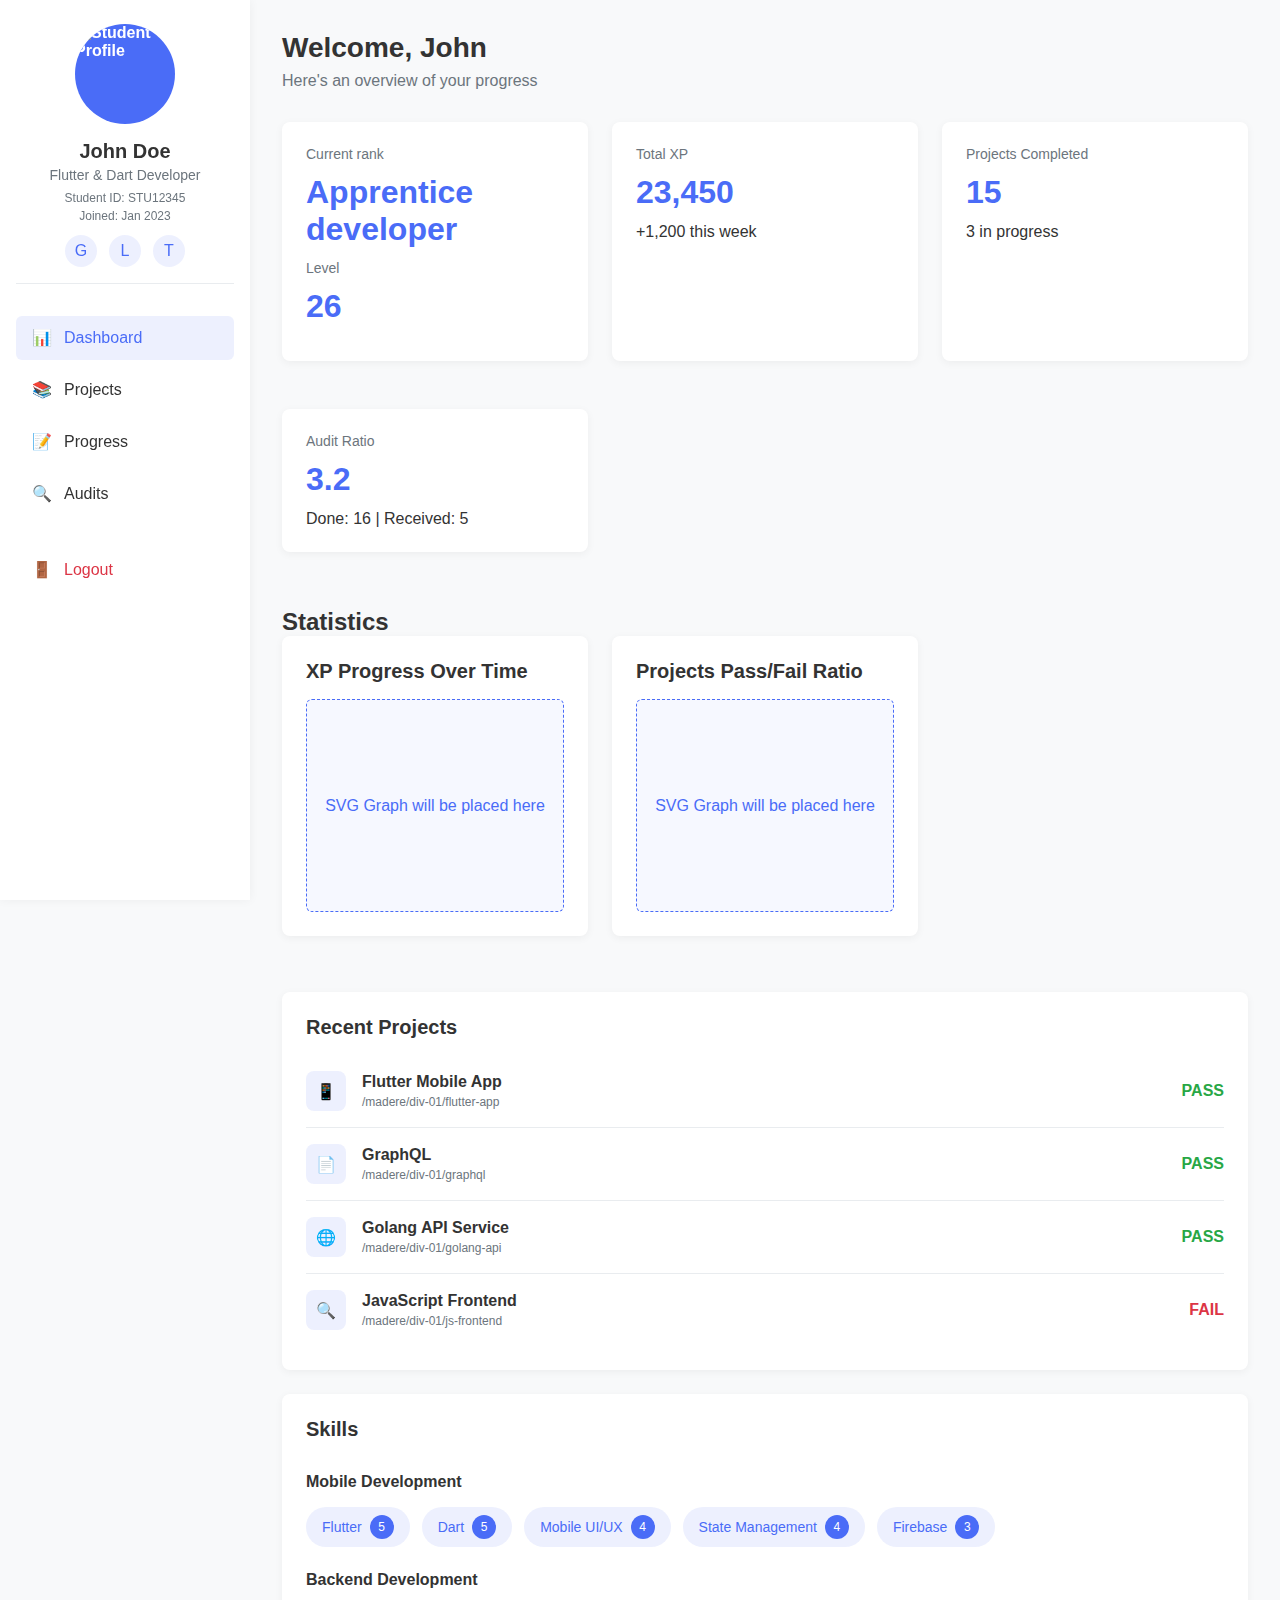
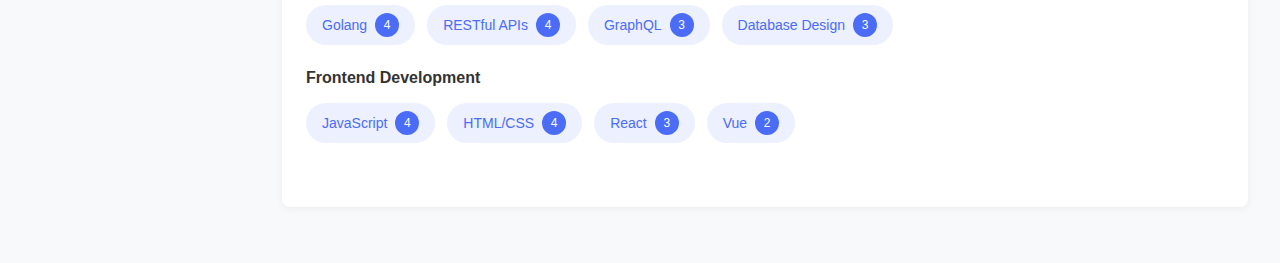
==== assets/templates/home.html @ 78ffef44 "structure and server" ====
<!DOCTYPE html>
<html lang="en">
<head>
  <meta charset="UTF-8">
  <meta name="viewport" content="width=device-width, initial-scale=1.0">
  <title>GraphQL Profile Dashboard</title>
  <style>
    * {
      margin: 0;
      padding: 0;
      box-sizing: border-box;
      font-family: 'Segoe UI', Tahoma, Geneva, Verdana, sans-serif;
    }

    :root {
      --primary-color: #4a6cf7;
      --secondary-color: #6c757d;
      --success-color: #28a745;
      --danger-color: #dc3545;
      --bg-color: #f8f9fa;
      --card-bg: #ffffff;
      --text-primary: #333333;
      --text-secondary: #6c757d;
      --border-color: #e9ecef;
    }

    body {
      background-color: var(--bg-color);
      color: var(--text-primary);
      min-height: 100vh;
    }

    .app-container {
      display: flex;
      min-height: 100vh;
    }

    /* Sidebar styles */
    .sidebar {
      width: 250px;
      background-color: var(--card-bg);
      box-shadow: 0 0 10px rgba(0, 0, 0, 0.05);
      padding: 1.5rem 1rem;
      position: fixed;
      height: 100vh;
      overflow-y: auto;
    }

    .sidebar-header {
      display: flex;
      flex-direction: column;
      align-items: center;
      margin-bottom: 2rem;
      padding-bottom: 1rem;
      border-bottom: 1px solid var(--border-color);
    }

    .profile-pic {
      width: 100px;
      height: 100px;
      border-radius: 50%;
      background-color: var(--primary-color);
      display: flex;
      align-items: center;
      justify-content: center;
      color: white;
      font-weight: bold;
      margin-bottom: 1rem;
      overflow: hidden;
    }

    .profile-pic img {
      width: 100%;
      height: 100%;
      object-fit: cover;
    }

    .user-info {
      text-align: center;
    }

    .user-name {
      font-weight: 600;
      color: var(--text-primary);
      font-size: 1.25rem;
      margin-bottom: 0.25rem;
    }

    .user-role {
      font-size: 0.875rem;
      color: var(--text-secondary);
      margin-bottom: 0.5rem;
    }

    .user-details {
      font-size: 0.75rem;
      color: var(--text-secondary);
      margin-bottom: 0.25rem;
    }

    .user-socials {
      display: flex;
      justify-content: center;
      gap: 0.75rem;
      margin-top: 0.75rem;
    }

    .social-icon {
      width: 32px;
      height: 32px;
      border-radius: 50%;
      background-color: rgba(74, 108, 247, 0.1);
      display: flex;
      align-items: center;
      justify-content: center;
      color: var(--primary-color);
      text-decoration: none;
      transition: all 0.3s ease;
    }

    .social-icon:hover {
      background-color: var(--primary-color);
      color: white;
    }

    .nav-links {
      list-style: none;
      margin-top: 1.5rem;
    }

    .nav-item {
      margin-bottom: 0.5rem;
    }

    .nav-link {
      display: flex;
      align-items: center;
      padding: 0.75rem 1rem;
      border-radius: 6px;
      color: var(--text-primary);
      text-decoration: none;
      transition: all 0.3s ease;
    }

    .nav-link:hover, .nav-link.active {
      background-color: rgba(74, 108, 247, 0.1);
      color: var(--primary-color);
    }

    .nav-link-icon {
      margin-right: 0.75rem;
      width: 20px;
      height: 20px;
    }

    .logout-btn {
      margin-top: 2rem;
      display: flex;
      align-items: center;
      padding: 0.75rem 1rem;
      border-radius: 6px;
      color: var(--danger-color);
      text-decoration: none;
      transition: all 0.3s ease;
      cursor: pointer;
    }

    .logout-btn:hover {
      background-color: rgba(220, 53, 69, 0.1);
    }

    /* Main content styles */
    .main-content {
      flex: 1;
      margin-left: 250px;
      padding: 2rem;
    }

    .dashboard-header {
      display: flex;
      justify-content: space-between;
      align-items: center;
      margin-bottom: 2rem;
    }

    .greeting h1 {
      font-size: 1.75rem;
      margin-bottom: 0.5rem;
    }

    .greeting p {
      color: var(--text-secondary);
    }

    /* Personal info card */
    .personal-info-card {
      display: flex;
      background-color: var(--card-bg);
      border-radius: 8px;
      box-shadow: 0 2px 8px rgba(0, 0, 0, 0.05);
      padding: 1.5rem;
      margin-bottom: 2rem;
    }
    
    .info-section {
      flex: 1;
      padding: 0 1rem;
    }
    
    .info-title {
      font-size: 0.875rem;
      font-weight: 600;
      color: var(--text-secondary);
      margin-bottom: 0.5rem;
    }
    
    .info-content {
      margin-bottom: 1.5rem;
    }
    
    .info-label {
      font-size: 0.75rem;
      color: var(--text-secondary);
      margin-bottom: 0.25rem;
    }
    
    .info-value {
      font-size: 0.875rem;
      color: var(--text-primary);
      margin-bottom: 0.75rem;
    }

    /* Card styles */
    .card {
      background-color: var(--card-bg);
      border-radius: 8px;
      box-shadow: 0 2px 8px rgba(0, 0, 0, 0.05);
      padding: 1.5rem;
      margin-bottom: 1.5rem;
    }

    .card-header {
      display: flex;
      justify-content: space-between;
      align-items: center;
      margin-bottom: 1rem;
    }

    .card-title {
      font-size: 1.25rem;
      font-weight: 600;
      color: var(--text-primary);
    }

    /* Grid layouts */
    .grid-container {
      display: grid;
      grid-template-columns: repeat(auto-fill, minmax(300px, 1fr));
      gap: 1.5rem;
      margin-bottom: 2rem;
    }

    /* Stats card */
    .stat-card {
      display: flex;
      flex-direction: column;
    }

    .stat-value {
      font-size: 2rem;
      font-weight: 700;
      margin: 0.75rem 0;
      color: var(--primary-color);
    }

    .stat-label {
      color: var(--text-secondary);
      font-size: 0.875rem;
    }

    /* Graph containers */
    .graph-section {
      margin-top: 2rem;
    }

    .graph-container {
      height: 300px;
      background-color: var(--card-bg);
      border-radius: 8px;
      box-shadow: 0 2px 8px rgba(0, 0, 0, 0.05);
      padding: 1.5rem;
      margin-bottom: 1.5rem;
      display: flex;
      flex-direction: column;
    }

    .graph-placeholder {
      flex: 1;
      background-color: rgba(74, 108, 247, 0.05);
      border: 1px dashed var(--primary-color);
      border-radius: 6px;
      display: flex;
      align-items: center;
      justify-content: center;
      color: var(--primary-color);
    }

    /* Project list */
    .project-list {
      list-style: none;
    }

    .project-item {
      display: flex;
      align-items: center;
      padding: 1rem 0;
      border-bottom: 1px solid var(--border-color);
    }

    .project-item:last-child {
      border-bottom: none;
    }

    .project-icon {
      width: 40px;
      height: 40px;
      border-radius: 8px;
      background-color: rgba(74, 108, 247, 0.1);
      display: flex;
      align-items: center;
      justify-content: center;
      margin-right: 1rem;
    }

    .project-info {
      flex: 1;
    }

    .project-name {
      font-weight: 600;
      margin-bottom: 0.25rem;
    }

    .project-path {
      font-size: 0.75rem;
      color: var(--text-secondary);
    }

    .project-grade {
      font-weight: 600;
    }

    .grade-pass {
      color: var(--success-color);
    }

    .grade-fail {
      color: var(--danger-color);
    }

    /* Skills visualizer */
    .skills-container {
      padding: 1rem 0;
    }
    
    .skill-group {
      margin-bottom: 1.5rem;
    }
    
    .skill-group-title {
      font-size: 1rem;
      font-weight: 600;
      margin-bottom: 1rem;
      color: var(--text-primary);
    }
    
    .skill-items {
      display: flex;
      flex-wrap: wrap;
      gap: 0.75rem;
    }
    
    .skill-item {
      background-color: rgba(74, 108, 247, 0.1);
      color: var(--primary-color);
      padding: 0.5rem 1rem;
      border-radius: 20px;
      font-size: 0.875rem;
      display: flex;
      align-items: center;
    }
    
    .skill-level {
      background-color: var(--primary-color);
      color: white;
      font-size: 0.75rem;
      width: 24px;
      height: 24px;
      border-radius: 50%;
      display: flex;
      align-items: center;
      justify-content: center;
      margin-left: 0.5rem;
    }

    /* Responsive styles */
    @media (max-width: 768px) {
      .sidebar {
        width: 100%;
        height: auto;
        position: relative;
      }
      
      .main-content {
        margin-left: 0;
      }
      
      .app-container {
        flex-direction: column;
      }
      
      .grid-container {
        grid-template-columns: 1fr;
      }
      
      .personal-info-card {
        flex-direction: column;
      }
      
      .info-section {
        padding: 1rem 0;
      }
    }
  </style>
</head>
<body>
  <div class="app-container">
    <!-- Sidebar -->
    <aside class="sidebar">
      <div class="sidebar-header">
        <div class="profile-pic">
          <img src="/api/placeholder/100/100" alt="Student Profile">
        </div>
        <div class="user-info">
          <div class="user-name">John Doe</div>
          <div class="user-role">Flutter & Dart Developer</div>
          <div class="user-details">Student ID: STU12345</div>
          <div class="user-details">Joined: Jan 2023</div>
          <div class="user-socials">
            <a href="#" class="social-icon">G</a>
            <a href="#" class="social-icon">L</a>
            <a href="#" class="social-icon">T</a>
          </div>
        </div>
      </div>
      
      <ul class="nav-links">
        <li class="nav-item">
          <a href="#" class="nav-link active">
            <span class="nav-link-icon">📊</span>
            Dashboard
          </a>
        </li>
        <li class="nav-item">
          <a href="#" class="nav-link">
            <span class="nav-link-icon">📚</span>
            Projects
          </a>
        </li>
        <li class="nav-item">
          <a href="#" class="nav-link">
            <span class="nav-link-icon">📝</span>
            Progress
          </a>
        </li>
        <li class="nav-item">
          <a href="#" class="nav-link">
            <span class="nav-link-icon">🔍</span>
            Audits
          </a>
        </li>
      </ul>
      
      <a class="logout-btn">
        <span class="nav-link-icon">🚪</span>
        Logout
      </a>
    </aside>
    
    <!-- Main Content -->
    <main class="main-content">
      <div class="dashboard-header">
        <div class="greeting">
          <h1>Welcome, <span id="user-name">John</span></h1>
          <p>Here's an overview of your progress</p>
        </div>
      </div>
      
      <!-- Stats Overview -->
      <div class="grid-container">
        <div class="card stat-card">
            <span class="stat-label">Current rank</span>
            <div class="stat-value">Apprentice developer</div>
            <span class="stat-label">Level</span>
            <div class="stat-value">26</div>
          </div>

        <div class="card stat-card">
          <span class="stat-label">Total XP</span>
          <div class="stat-value">23,450</div>
          <span class="stat-trend">+1,200 this week</span>
        </div>
        
        <div class="card stat-card">
          <span class="stat-label">Projects Completed</span>
          <div class="stat-value">15</div>
          <span class="stat-trend">3 in progress</span>
        </div>
        
        <div class="card stat-card">
          <span class="stat-label">Audit Ratio</span>
          <div class="stat-value">3.2</div>
          <span class="stat-trend">Done: 16 | Received: 5</span>
        </div>
      </div>
      
      <!-- Graph Section -->
      <section class="graph-section">
        <h2 class="section-title">Statistics</h2>
        
        <div class="grid-container">
          <div class="graph-container">
            <div class="card-header">
              <h3 class="card-title">XP Progress Over Time</h3>
            </div>
            <div class="graph-placeholder">
              SVG Graph will be placed here
            </div>
          </div>
          
          <div class="graph-container">
            <div class="card-header">
              <h3 class="card-title">Projects Pass/Fail Ratio</h3>
            </div>
            <div class="graph-placeholder">
              SVG Graph will be placed here
            </div>
          </div>
        </div>
      </section>
      
      <!-- Recent Projects -->
      <div class="card">
        <div class="card-header">
          <h3 class="card-title">Recent Projects</h3>
        </div>
        
        <ul class="project-list">
          <li class="project-item">
            <div class="project-icon">📱</div>
            <div class="project-info">
              <div class="project-name">Flutter Mobile App</div>
              <div class="project-path">/madere/div-01/flutter-app</div>
            </div>
            <div class="project-grade grade-pass">PASS</div>
          </li>
          
          <li class="project-item">
            <div class="project-icon">📄</div>
            <div class="project-info">
              <div class="project-name">GraphQL</div>
              <div class="project-path">/madere/div-01/graphql</div>
            </div>
            <div class="project-grade grade-pass">PASS</div>
          </li>
          
          <li class="project-item">
            <div class="project-icon">🌐</div>
            <div class="project-info">
              <div class="project-name">Golang API Service</div>
              <div class="project-path">/madere/div-01/golang-api</div>
            </div>
            <div class="project-grade grade-pass">PASS</div>
          </li>
          
          <li class="project-item">
            <div class="project-icon">🔍</div>
            <div class="project-info">
              <div class="project-name">JavaScript Frontend</div>
              <div class="project-path">/madere/div-01/js-frontend</div>
            </div>
            <div class="project-grade grade-fail">FAIL</div>
          </li>
        </ul>
      </div>
      
      <!-- Skills Section -->
      <div class="card">
        <div class="card-header">
          <h3 class="card-title">Skills</h3>
        </div>
        
        <div class="skills-container">
          <div class="skill-group">
            <div class="skill-group-title">Mobile Development</div>
            <div class="skill-items">
              <div class="skill-item">Flutter <span class="skill-level">5</span></div>
              <div class="skill-item">Dart <span class="skill-level">5</span></div>
              <div class="skill-item">Mobile UI/UX <span class="skill-level">4</span></div>
              <div class="skill-item">State Management <span class="skill-level">4</span></div>
              <div class="skill-item">Firebase <span class="skill-level">3</span></div>
            </div>
          </div>
          
          <div class="skill-group">
            <div class="skill-group-title">Backend Development</div>
            <div class="skill-items">
              <div class="skill-item">Golang <span class="skill-level">4</span></div>
              <div class="skill-item">RESTful APIs <span class="skill-level">4</span></div>
              <div class="skill-item">GraphQL <span class="skill-level">3</span></div>
              <div class="skill-item">Database Design <span class="skill-level">3</span></div>
            </div>
          </div>
          
          <div class="skill-group">
            <div class="skill-group-title">Frontend Development</div>
            <div class="skill-items">
              <div class="skill-item">JavaScript <span class="skill-level">4</span></div>
              <div class="skill-item">HTML/CSS <span class="skill-level">4</span></div>
              <div class="skill-item">React <span class="skill-level">3</span></div>
              <div class="skill-item">Vue <span class="skill-level">2</span></div>
            </div>
          </div>
        </div>
      </div>
    </main>
  </div>

  <script>
    // Here you would implement the GraphQL queries and data population
    // This script would handle authentication, data fetching, and logout
  </script>
</body>
</html>
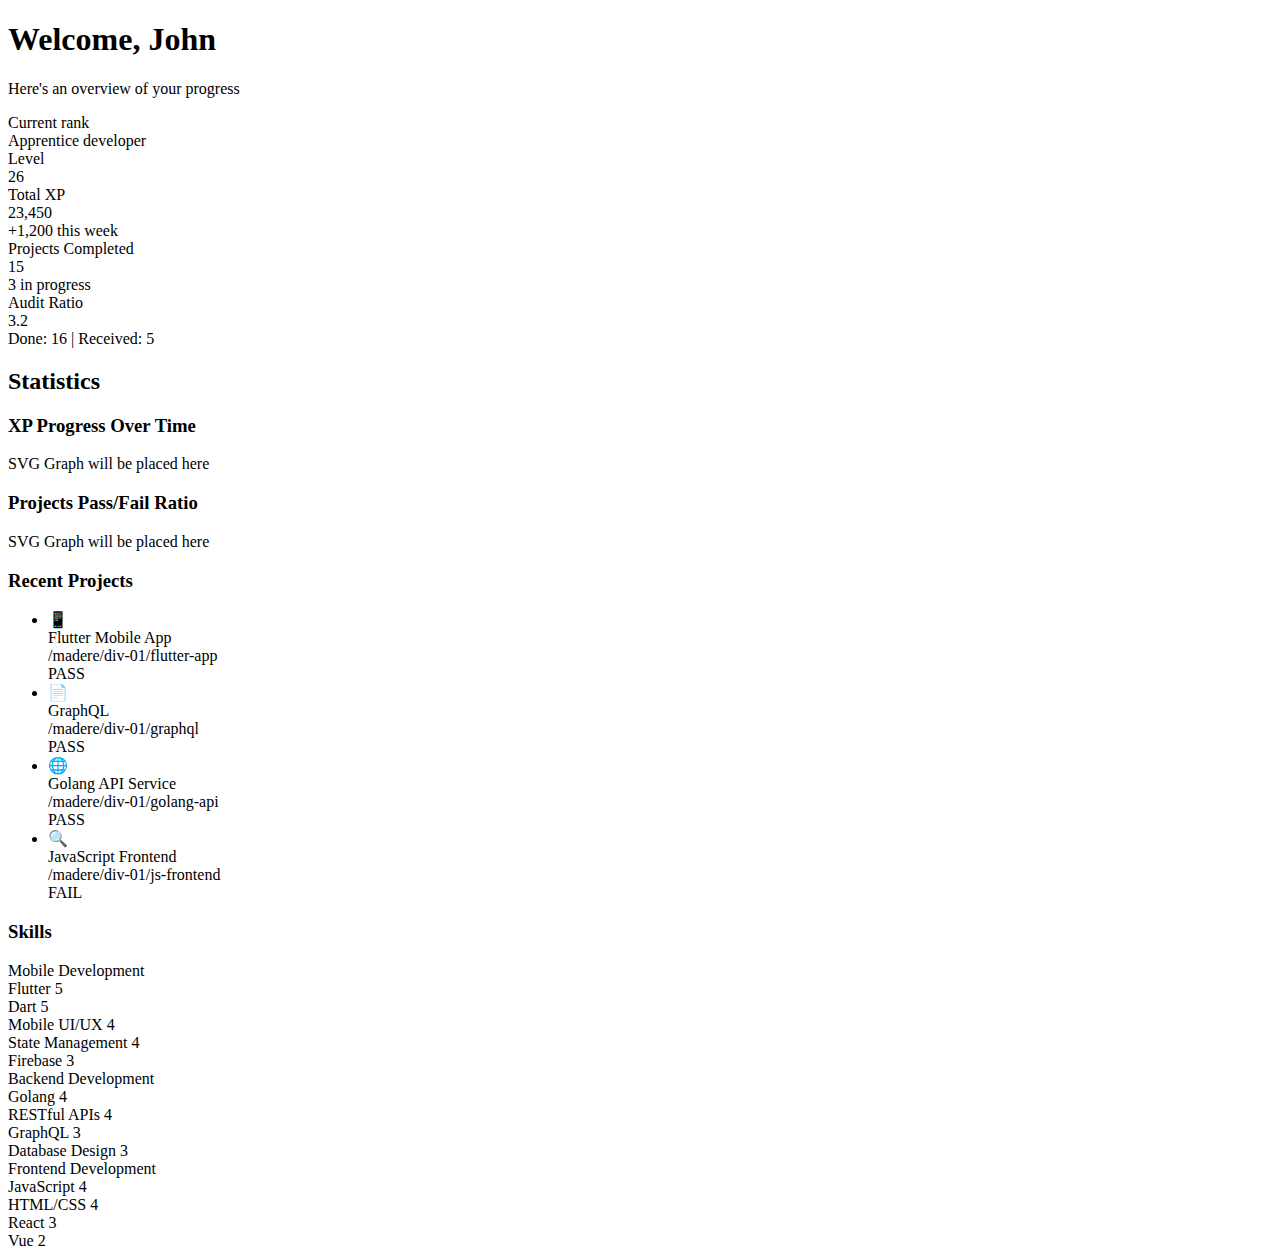
==== commit c0b34155: "handled login and prevent access to endpoints when not logged in" ====
--- a/assets/templates/home.html
+++ b/assets/templates/home.html
@@ -4,488 +4,11 @@
   <meta charset="UTF-8">
   <meta name="viewport" content="width=device-width, initial-scale=1.0">
   <title>GraphQL Profile Dashboard</title>
-  <style>
-    * {
-      margin: 0;
-      padding: 0;
-      box-sizing: border-box;
-      font-family: 'Segoe UI', Tahoma, Geneva, Verdana, sans-serif;
-    }
-
-    :root {
-      --primary-color: #4a6cf7;
-      --secondary-color: #6c757d;
-      --success-color: #28a745;
-      --danger-color: #dc3545;
-      --bg-color: #f8f9fa;
-      --card-bg: #ffffff;
-      --text-primary: #333333;
-      --text-secondary: #6c757d;
-      --border-color: #e9ecef;
-    }
-
-    body {
-      background-color: var(--bg-color);
-      color: var(--text-primary);
-      min-height: 100vh;
-    }
-
-    .app-container {
-      display: flex;
-      min-height: 100vh;
-    }
-
-    /* Sidebar styles */
-    .sidebar {
-      width: 250px;
-      background-color: var(--card-bg);
-      box-shadow: 0 0 10px rgba(0, 0, 0, 0.05);
-      padding: 1.5rem 1rem;
-      position: fixed;
-      height: 100vh;
-      overflow-y: auto;
-    }
-
-    .sidebar-header {
-      display: flex;
-      flex-direction: column;
-      align-items: center;
-      margin-bottom: 2rem;
-      padding-bottom: 1rem;
-      border-bottom: 1px solid var(--border-color);
-    }
-
-    .profile-pic {
-      width: 100px;
-      height: 100px;
-      border-radius: 50%;
-      background-color: var(--primary-color);
-      display: flex;
-      align-items: center;
-      justify-content: center;
-      color: white;
-      font-weight: bold;
-      margin-bottom: 1rem;
-      overflow: hidden;
-    }
-
-    .profile-pic img {
-      width: 100%;
-      height: 100%;
-      object-fit: cover;
-    }
-
-    .user-info {
-      text-align: center;
-    }
-
-    .user-name {
-      font-weight: 600;
-      color: var(--text-primary);
-      font-size: 1.25rem;
-      margin-bottom: 0.25rem;
-    }
-
-    .user-role {
-      font-size: 0.875rem;
-      color: var(--text-secondary);
-      margin-bottom: 0.5rem;
-    }
-
-    .user-details {
-      font-size: 0.75rem;
-      color: var(--text-secondary);
-      margin-bottom: 0.25rem;
-    }
-
-    .user-socials {
-      display: flex;
-      justify-content: center;
-      gap: 0.75rem;
-      margin-top: 0.75rem;
-    }
-
-    .social-icon {
-      width: 32px;
-      height: 32px;
-      border-radius: 50%;
-      background-color: rgba(74, 108, 247, 0.1);
-      display: flex;
-      align-items: center;
-      justify-content: center;
-      color: var(--primary-color);
-      text-decoration: none;
-      transition: all 0.3s ease;
-    }
-
-    .social-icon:hover {
-      background-color: var(--primary-color);
-      color: white;
-    }
-
-    .nav-links {
-      list-style: none;
-      margin-top: 1.5rem;
-    }
-
-    .nav-item {
-      margin-bottom: 0.5rem;
-    }
-
-    .nav-link {
-      display: flex;
-      align-items: center;
-      padding: 0.75rem 1rem;
-      border-radius: 6px;
-      color: var(--text-primary);
-      text-decoration: none;
-      transition: all 0.3s ease;
-    }
-
-    .nav-link:hover, .nav-link.active {
-      background-color: rgba(74, 108, 247, 0.1);
-      color: var(--primary-color);
-    }
-
-    .nav-link-icon {
-      margin-right: 0.75rem;
-      width: 20px;
-      height: 20px;
-    }
-
-    .logout-btn {
-      margin-top: 2rem;
-      display: flex;
-      align-items: center;
-      padding: 0.75rem 1rem;
-      border-radius: 6px;
-      color: var(--danger-color);
-      text-decoration: none;
-      transition: all 0.3s ease;
-      cursor: pointer;
-    }
-
-    .logout-btn:hover {
-      background-color: rgba(220, 53, 69, 0.1);
-    }
-
-    /* Main content styles */
-    .main-content {
-      flex: 1;
-      margin-left: 250px;
-      padding: 2rem;
-    }
-
-    .dashboard-header {
-      display: flex;
-      justify-content: space-between;
-      align-items: center;
-      margin-bottom: 2rem;
-    }
-
-    .greeting h1 {
-      font-size: 1.75rem;
-      margin-bottom: 0.5rem;
-    }
-
-    .greeting p {
-      color: var(--text-secondary);
-    }
-
-    /* Personal info card */
-    .personal-info-card {
-      display: flex;
-      background-color: var(--card-bg);
-      border-radius: 8px;
-      box-shadow: 0 2px 8px rgba(0, 0, 0, 0.05);
-      padding: 1.5rem;
-      margin-bottom: 2rem;
-    }
-    
-    .info-section {
-      flex: 1;
-      padding: 0 1rem;
-    }
-    
-    .info-title {
-      font-size: 0.875rem;
-      font-weight: 600;
-      color: var(--text-secondary);
-      margin-bottom: 0.5rem;
-    }
-    
-    .info-content {
-      margin-bottom: 1.5rem;
-    }
-    
-    .info-label {
-      font-size: 0.75rem;
-      color: var(--text-secondary);
-      margin-bottom: 0.25rem;
-    }
-    
-    .info-value {
-      font-size: 0.875rem;
-      color: var(--text-primary);
-      margin-bottom: 0.75rem;
-    }
-
-    /* Card styles */
-    .card {
-      background-color: var(--card-bg);
-      border-radius: 8px;
-      box-shadow: 0 2px 8px rgba(0, 0, 0, 0.05);
-      padding: 1.5rem;
-      margin-bottom: 1.5rem;
-    }
-
-    .card-header {
-      display: flex;
-      justify-content: space-between;
-      align-items: center;
-      margin-bottom: 1rem;
-    }
-
-    .card-title {
-      font-size: 1.25rem;
-      font-weight: 600;
-      color: var(--text-primary);
-    }
-
-    /* Grid layouts */
-    .grid-container {
-      display: grid;
-      grid-template-columns: repeat(auto-fill, minmax(300px, 1fr));
-      gap: 1.5rem;
-      margin-bottom: 2rem;
-    }
-
-    /* Stats card */
-    .stat-card {
-      display: flex;
-      flex-direction: column;
-    }
-
-    .stat-value {
-      font-size: 2rem;
-      font-weight: 700;
-      margin: 0.75rem 0;
-      color: var(--primary-color);
-    }
-
-    .stat-label {
-      color: var(--text-secondary);
-      font-size: 0.875rem;
-    }
-
-    /* Graph containers */
-    .graph-section {
-      margin-top: 2rem;
-    }
-
-    .graph-container {
-      height: 300px;
-      background-color: var(--card-bg);
-      border-radius: 8px;
-      box-shadow: 0 2px 8px rgba(0, 0, 0, 0.05);
-      padding: 1.5rem;
-      margin-bottom: 1.5rem;
-      display: flex;
-      flex-direction: column;
-    }
-
-    .graph-placeholder {
-      flex: 1;
-      background-color: rgba(74, 108, 247, 0.05);
-      border: 1px dashed var(--primary-color);
-      border-radius: 6px;
-      display: flex;
-      align-items: center;
-      justify-content: center;
-      color: var(--primary-color);
-    }
-
-    /* Project list */
-    .project-list {
-      list-style: none;
-    }
-
-    .project-item {
-      display: flex;
-      align-items: center;
-      padding: 1rem 0;
-      border-bottom: 1px solid var(--border-color);
-    }
-
-    .project-item:last-child {
-      border-bottom: none;
-    }
-
-    .project-icon {
-      width: 40px;
-      height: 40px;
-      border-radius: 8px;
-      background-color: rgba(74, 108, 247, 0.1);
-      display: flex;
-      align-items: center;
-      justify-content: center;
-      margin-right: 1rem;
-    }
-
-    .project-info {
-      flex: 1;
-    }
-
-    .project-name {
-      font-weight: 600;
-      margin-bottom: 0.25rem;
-    }
-
-    .project-path {
-      font-size: 0.75rem;
-      color: var(--text-secondary);
-    }
-
-    .project-grade {
-      font-weight: 600;
-    }
-
-    .grade-pass {
-      color: var(--success-color);
-    }
-
-    .grade-fail {
-      color: var(--danger-color);
-    }
-
-    /* Skills visualizer */
-    .skills-container {
-      padding: 1rem 0;
-    }
-    
-    .skill-group {
-      margin-bottom: 1.5rem;
-    }
-    
-    .skill-group-title {
-      font-size: 1rem;
-      font-weight: 600;
-      margin-bottom: 1rem;
-      color: var(--text-primary);
-    }
-    
-    .skill-items {
-      display: flex;
-      flex-wrap: wrap;
-      gap: 0.75rem;
-    }
-    
-    .skill-item {
-      background-color: rgba(74, 108, 247, 0.1);
-      color: var(--primary-color);
-      padding: 0.5rem 1rem;
-      border-radius: 20px;
-      font-size: 0.875rem;
-      display: flex;
-      align-items: center;
-    }
-    
-    .skill-level {
-      background-color: var(--primary-color);
-      color: white;
-      font-size: 0.75rem;
-      width: 24px;
-      height: 24px;
-      border-radius: 50%;
-      display: flex;
-      align-items: center;
-      justify-content: center;
-      margin-left: 0.5rem;
-    }
-
-    /* Responsive styles */
-    @media (max-width: 768px) {
-      .sidebar {
-        width: 100%;
-        height: auto;
-        position: relative;
-      }
-      
-      .main-content {
-        margin-left: 0;
-      }
-      
-      .app-container {
-        flex-direction: column;
-      }
-      
-      .grid-container {
-        grid-template-columns: 1fr;
-      }
-      
-      .personal-info-card {
-        flex-direction: column;
-      }
-      
-      .info-section {
-        padding: 1rem 0;
-      }
-    }
-  </style>
 </head>
 <body>
   <div class="app-container">
     <!-- Sidebar -->
-    <aside class="sidebar">
-      <div class="sidebar-header">
-        <div class="profile-pic">
-          <img src="/api/placeholder/100/100" alt="Student Profile">
-        </div>
-        <div class="user-info">
-          <div class="user-name">John Doe</div>
-          <div class="user-role">Flutter & Dart Developer</div>
-          <div class="user-details">Student ID: STU12345</div>
-          <div class="user-details">Joined: Jan 2023</div>
-          <div class="user-socials">
-            <a href="#" class="social-icon">G</a>
-            <a href="#" class="social-icon">L</a>
-            <a href="#" class="social-icon">T</a>
-          </div>
-        </div>
-      </div>
-      
-      <ul class="nav-links">
-        <li class="nav-item">
-          <a href="#" class="nav-link active">
-            <span class="nav-link-icon">📊</span>
-            Dashboard
-          </a>
-        </li>
-        <li class="nav-item">
-          <a href="#" class="nav-link">
-            <span class="nav-link-icon">📚</span>
-            Projects
-          </a>
-        </li>
-        <li class="nav-item">
-          <a href="#" class="nav-link">
-            <span class="nav-link-icon">📝</span>
-            Progress
-          </a>
-        </li>
-        <li class="nav-item">
-          <a href="#" class="nav-link">
-            <span class="nav-link-icon">🔍</span>
-            Audits
-          </a>
-        </li>
-      </ul>
-      
-      <a class="logout-btn">
-        <span class="nav-link-icon">🚪</span>
-        Logout
-      </a>
-    </aside>
+  
     
     <!-- Main Content -->
     <main class="main-content">
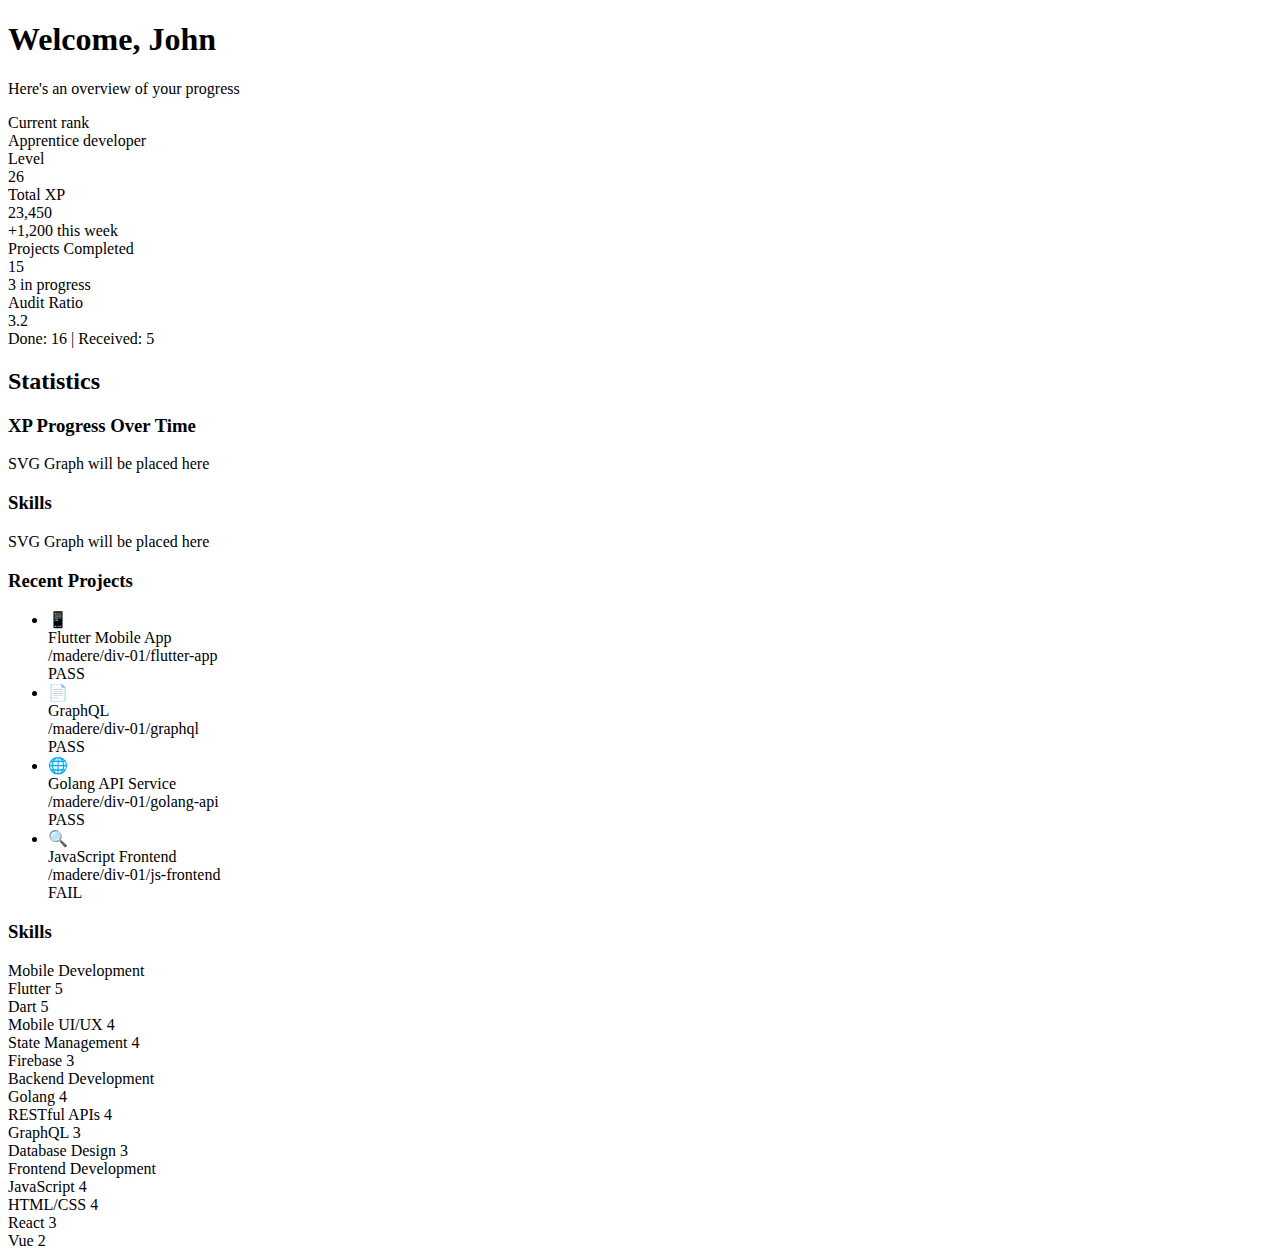
==== commit 1d8d884e: "skills" ====
--- a/assets/templates/home.html
+++ b/assets/templates/home.html
@@ -63,7 +63,7 @@
           
           <div class="graph-container">
             <div class="card-header">
-              <h3 class="card-title">Projects Pass/Fail Ratio</h3>
+              <h3 class="card-title">Skills</h3>
             </div>
             <div class="graph-placeholder">
               SVG Graph will be placed here
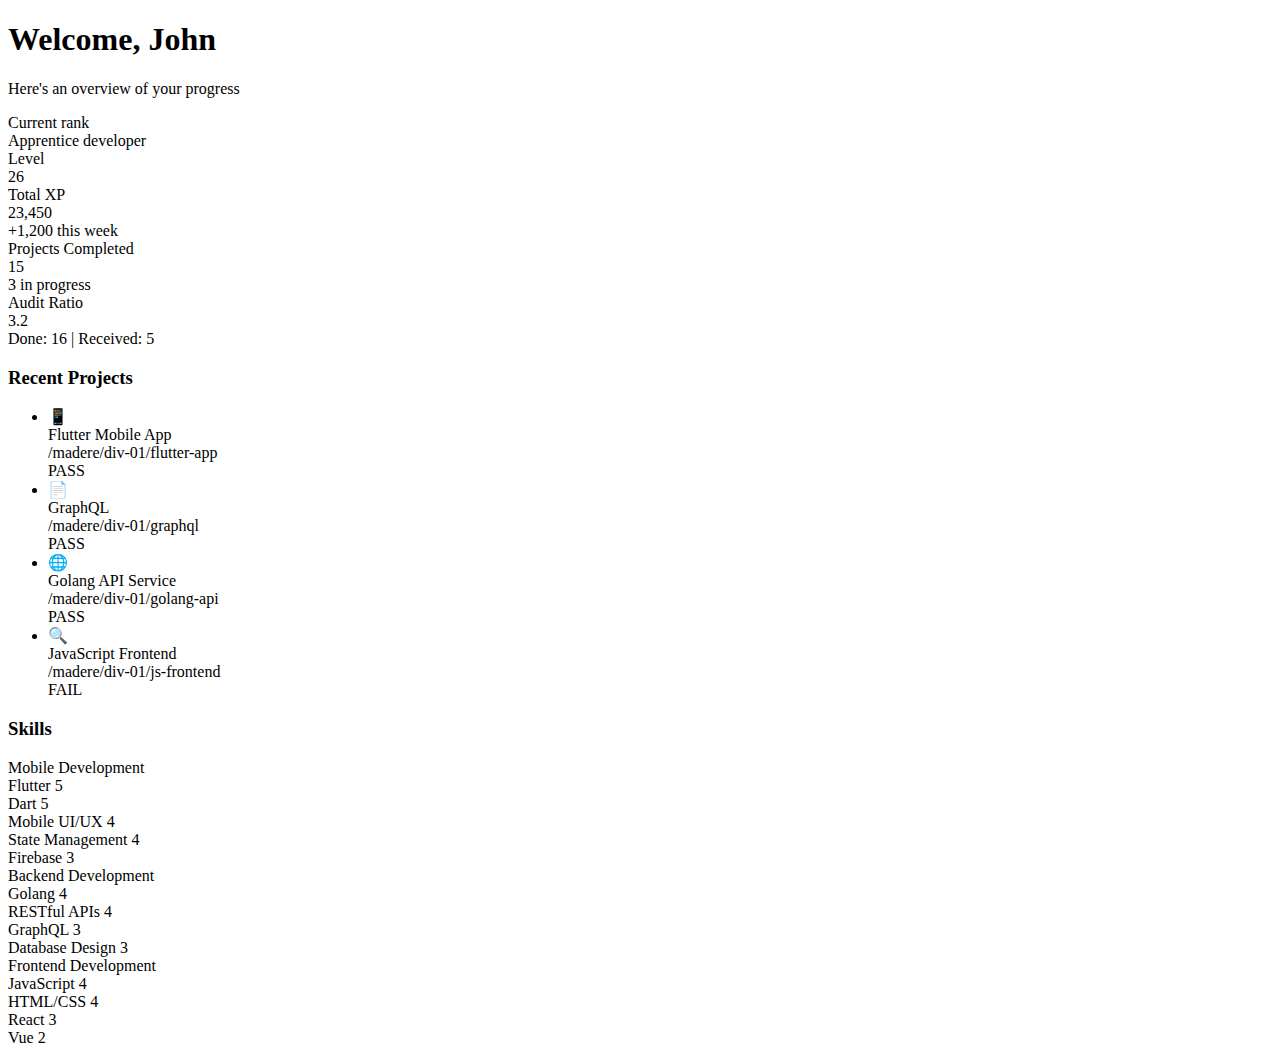
==== commit d08addf7: "save" ====
--- a/assets/templates/home.html
+++ b/assets/templates/home.html
@@ -48,29 +48,7 @@
       </div>
       
       <!-- Graph Section -->
-      <section class="graph-section">
-        <h2 class="section-title">Statistics</h2>
-        
-        <div class="grid-container">
-          <div class="graph-container">
-            <div class="card-header">
-              <h3 class="card-title">XP Progress Over Time</h3>
-            </div>
-            <div class="graph-placeholder">
-              SVG Graph will be placed here
-            </div>
-          </div>
-          
-          <div class="graph-container">
-            <div class="card-header">
-              <h3 class="card-title">Skills</h3>
-            </div>
-            <div class="graph-placeholder">
-              SVG Graph will be placed here
-            </div>
-          </div>
-        </div>
-      </section>
+      
       
       <!-- Recent Projects -->
       <div class="card">
